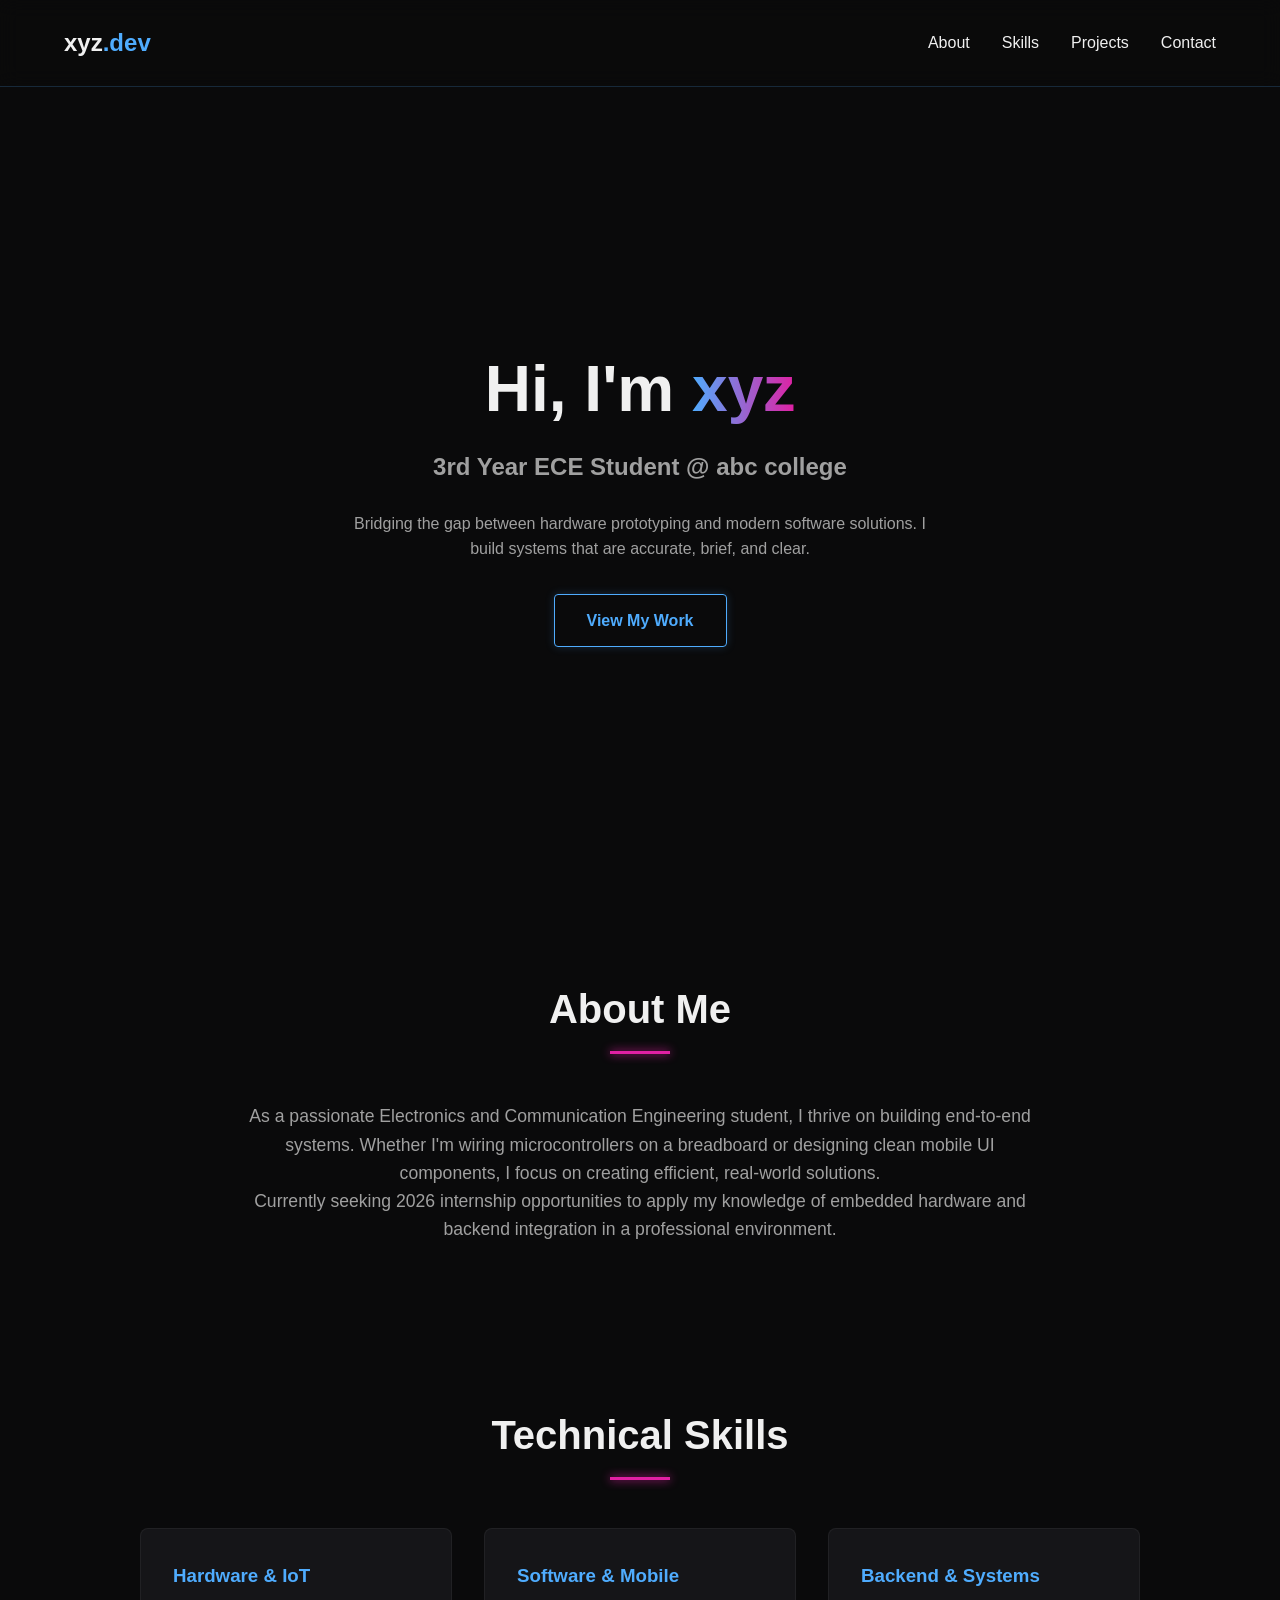
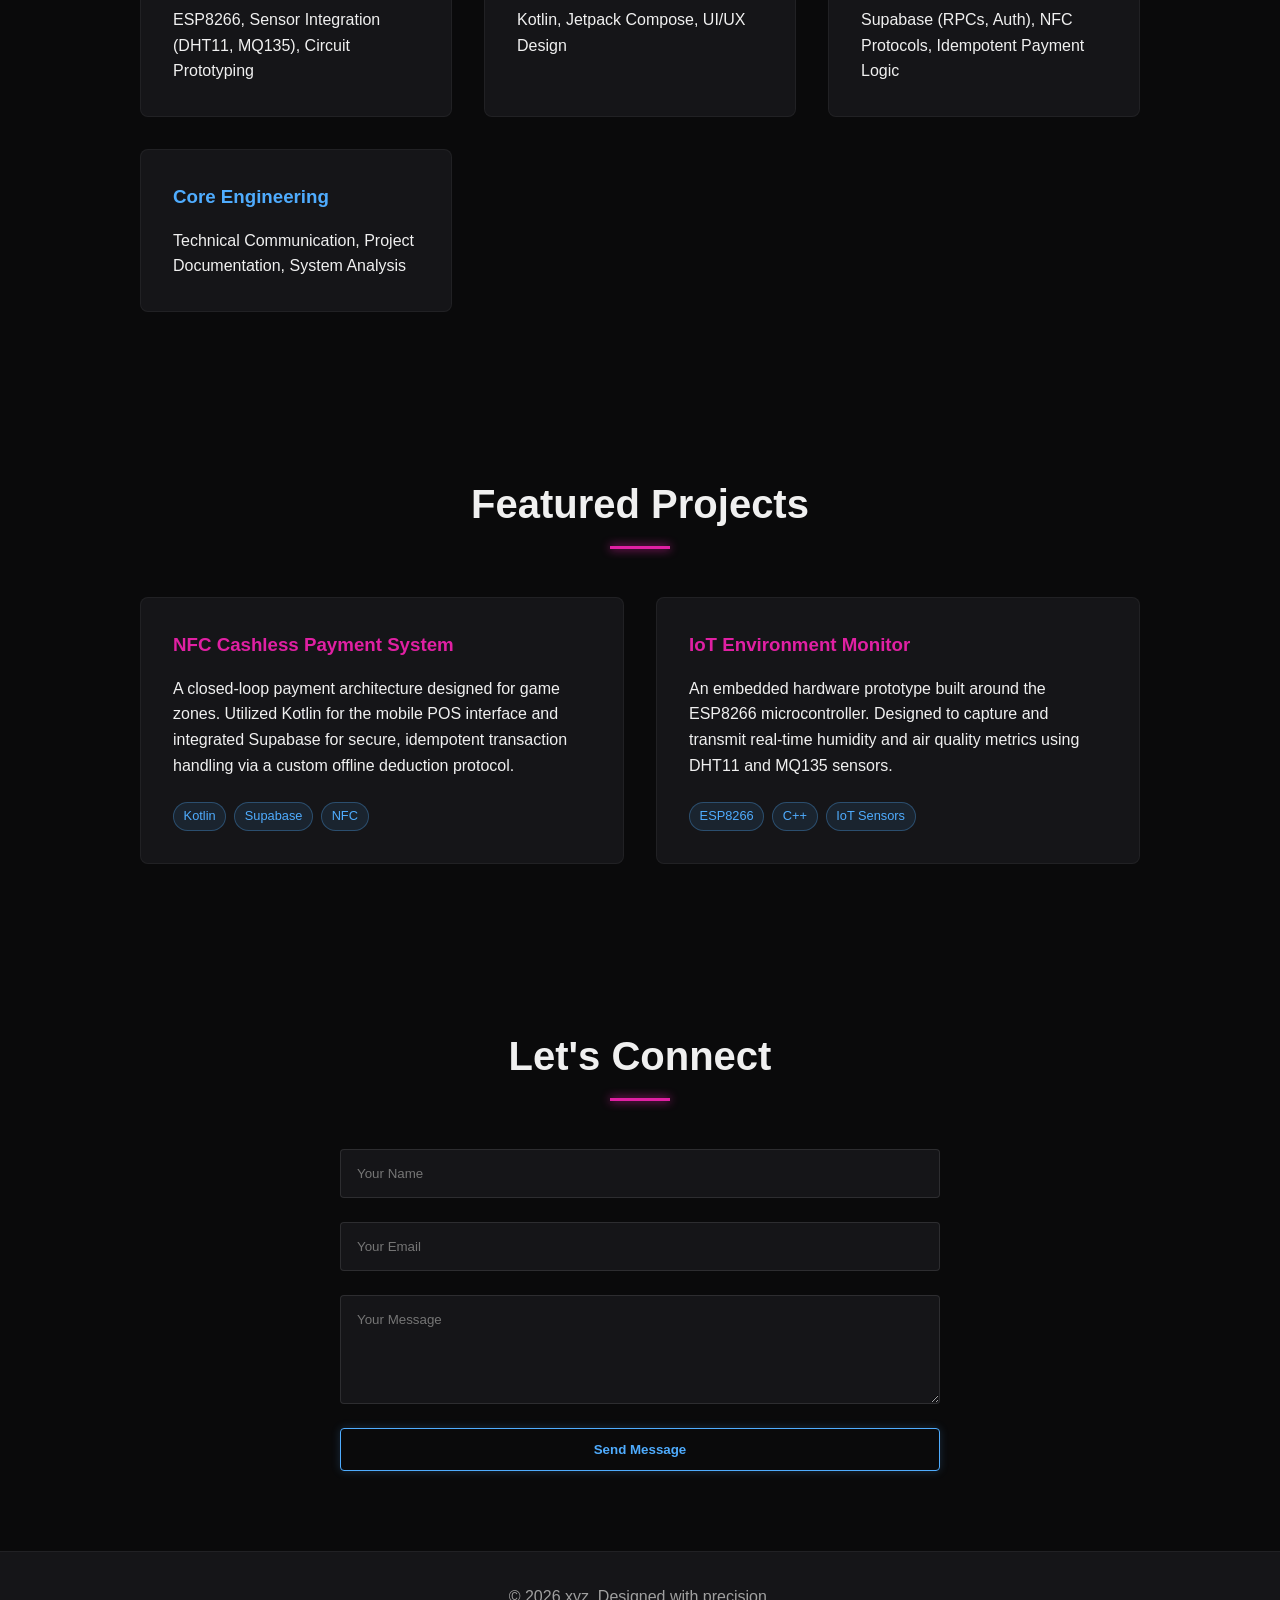
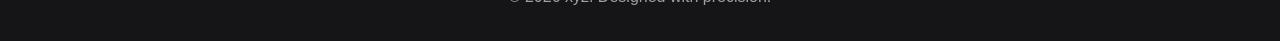
==== index.html @ 862f7777 "Resolve path & nameimg convention issue" ====
<!DOCTYPE html>
<html lang="en">
<head>
    <meta charset="UTF-8">
    <meta name="viewport" content="width=device-width, initial-scale=1.0">
    <title>xyz | ECE Portfolio</title>
    <link rel="stylesheet" href="./index.css">
</head>
<body>
    <nav class="navbar">
        <div class="logo">xyz<span>.dev</span></div>
        <ul class="nav-links">
            <li><a href="#about">About</a></li>
            <li><a href="#skills">Skills</a></li>
            <li><a href="#projects">Projects</a></li>
            <li><a href="#contact">Contact</a></li>
        </ul>
    </nav>

    <header class="hero">
        <div class="hero-content">
            <h1>Hi, I'm <span>xyz</span></h1>
            <h2>3rd Year ECE Student @ abc college</h2>
            <p>Bridging the gap between hardware prototyping and modern software solutions. I build systems that are accurate, brief, and clear.</p>
            <a href="#projects" class="btn">View My Work</a>
        </div>
    </header>

    <section id="about" class="section">
        <h2 class="section-title">About Me</h2>
        <div class="about-content">
            <p>As a passionate Electronics and Communication Engineering student, I thrive on building end-to-end systems. Whether I'm wiring microcontrollers on a breadboard or designing clean mobile UI components, I focus on creating efficient, real-world solutions.</p>
            <p>Currently seeking 2026 internship opportunities to apply my knowledge of embedded hardware and backend integration in a professional environment.</p>
        </div>
    </section>

    <section id="skills" class="section">
        <h2 class="section-title">Technical Skills</h2>
        <div class="skills-grid">
            <div class="skill-card">
                <h3>Hardware & IoT</h3>
                <p>ESP8266, Sensor Integration (DHT11, MQ135), Circuit Prototyping</p>
            </div>
            <div class="skill-card">
                <h3>Software & Mobile</h3>
                <p>Kotlin, Jetpack Compose, UI/UX Design</p>
            </div>
            <div class="skill-card">
                <h3>Backend & Systems</h3>
                <p>Supabase (RPCs, Auth), NFC Protocols, Idempotent Payment Logic</p>
            </div>
            <div class="skill-card">
                <h3>Core Engineering</h3>
                <p>Technical Communication, Project Documentation, System Analysis</p>
            </div>
        </div>
    </section>

    <section id="projects" class="section">
        <h2 class="section-title">Featured Projects</h2>
        <div class="project-grid">
            <div class="project-card">
                <h3>NFC Cashless Payment System</h3>
                <p>A closed-loop payment architecture designed for game zones. Utilized Kotlin for the mobile POS interface and integrated Supabase for secure, idempotent transaction handling via a custom offline deduction protocol.</p>
                <div class="tags"><span>Kotlin</span><span>Supabase</span><span>NFC</span></div>
            </div>
            <div class="project-card">
                <h3>IoT Environment Monitor</h3>
                <p>An embedded hardware prototype built around the ESP8266 microcontroller. Designed to capture and transmit real-time humidity and air quality metrics using DHT11 and MQ135 sensors.</p>
                <div class="tags"><span>ESP8266</span><span>C++</span><span>IoT Sensors</span></div>
            </div>
        </div>
    </section>

    <section id="contact" class="section">
        <h2 class="section-title">Let's Connect</h2>
        <form class="contact-form">
            <input type="text" placeholder="Your Name" required>
            <input type="email" placeholder="Your Email" required>
            <textarea rows="5" placeholder="Your Message" required></textarea>
            <button type="submit" class="btn">Send Message</button>
        </form>
    </section>

    <footer>
        <p>&copy; 2026 xyz. Designed with precision.</p>
    </footer>
</body>
</html>
---- index.css ----
/* Color Variables - Neon Dark Theme */
:root {
    --bg-color: #0A0A0B;
    --surface-color: #151518;
    --cyan: #4facfe;
    --magenta: #e020a3;
    --text-primary: #f0f0f0;
    --text-secondary: #a0a0a0;
}

* {
    margin: 0;
    padding: 0;
    box-sizing: border-box;
    font-family: 'Segoe UI', Tahoma, Geneva, Verdana, sans-serif;
}

body {
    background-color: var(--bg-color);
    color: var(--text-primary);
    line-height: 1.6;
}

/* Navigation */
.navbar {
    display: flex;
    justify-content: space-between;
    align-items: center;
    padding: 1.5rem 5%;
    background-color: rgba(10, 10, 11, 0.9);
    backdrop-filter: blur(10px);
    position: sticky;
    top: 0;
    z-index: 100;
    border-bottom: 1px solid rgba(79, 172, 254, 0.2);
}

.logo {
    font-size: 1.5rem;
    font-weight: bold;
}

.logo span {
    color: var(--cyan);
}

.nav-links {
    list-style: none;
    display: flex;
    gap: 2rem;
}

.nav-links a {
    color: var(--text-primary);
    text-decoration: none;
    transition: color 0.3s;
}

.nav-links a:hover {
    color: var(--cyan);
}

/* Hero Section */
.hero {
    height: 90vh;
    display: flex;
    align-items: center;
    justify-content: center;
    text-align: center;
    padding: 0 5%;
}

.hero h1 {
    font-size: 4rem;
    margin-bottom: 0.5rem;
}

.hero h1 span {
    background: linear-gradient(to right, var(--cyan), var(--magenta));
    -webkit-background-clip: text;
    -webkit-text-fill-color: transparent;
}

.hero h2 {
    font-size: 1.5rem;
    color: var(--text-secondary);
    margin-bottom: 1.5rem;
}

.hero p {
    max-width: 600px;
    margin: 0 auto 2rem;
    color: var(--text-secondary);
}

.btn {
    display: inline-block;
    padding: 0.8rem 2rem;
    background: transparent;
    color: var(--cyan);
    border: 1px solid var(--cyan);
    border-radius: 4px;
    text-decoration: none;
    font-weight: bold;
    transition: all 0.3s;
    box-shadow: 0 0 10px rgba(79, 172, 254, 0.2);
    cursor: pointer;
}

.btn:hover {
    background: var(--cyan);
    color: var(--bg-color);
    box-shadow: 0 0 20px rgba(79, 172, 254, 0.6);
}

/* General Sections */
.section {
    padding: 5rem 5%;
}

.section-title {
    text-align: center;
    font-size: 2.5rem;
    margin-bottom: 3rem;
    position: relative;
}

.section-title::after {
    content: '';
    display: block;
    width: 60px;
    height: 3px;
    background: var(--magenta);
    margin: 10px auto 0;
    box-shadow: 0 0 10px var(--magenta);
}

/* About Section */
.about-content {
    max-width: 800px;
    margin: 0 auto;
    text-align: center;
    font-size: 1.1rem;
    color: var(--text-secondary);
}

/* Skills & Projects Grids */
.skills-grid, .project-grid {
    display: grid;
    grid-template-columns: repeat(auto-fit, minmax(300px, 1fr));
    gap: 2rem;
    max-width: 1000px;
    margin: 0 auto;
}

.skill-card, .project-card {
    background: var(--surface-color);
    padding: 2rem;
    border-radius: 8px;
    border: 1px solid rgba(255, 255, 255, 0.05);
    transition: transform 0.3s, border-color 0.3s;
}

.skill-card:hover, .project-card:hover {
    transform: translateY(-5px);
    border-color: rgba(224, 32, 163, 0.4);
    box-shadow: 0 10px 20px rgba(0,0,0,0.5);
}

.skill-card h3 {
    color: var(--cyan);
    margin-bottom: 1rem;
}

.project-card h3 {
    color: var(--magenta);
    margin-bottom: 1rem;
}

.tags {
    margin-top: 1.5rem;
    display: flex;
    gap: 0.5rem;
    flex-wrap: wrap;
}

.tags span {
    font-size: 0.8rem;
    padding: 0.2rem 0.6rem;
    border-radius: 20px;
    background: rgba(79, 172, 254, 0.1);
    color: var(--cyan);
    border: 1px solid rgba(79, 172, 254, 0.3);
}

/* Contact Form */
.contact-form {
    max-width: 600px;
    margin: 0 auto;
    display: flex;
    flex-direction: column;
    gap: 1.5rem;
}

.contact-form input, .contact-form textarea {
    width: 100%;
    padding: 1rem;
    background: var(--surface-color);
    border: 1px solid rgba(255,255,255,0.1);
    color: var(--text-primary);
    border-radius: 4px;
    outline: none;
    transition: border-color 0.3s;
}

.contact-form input:focus, .contact-form textarea:focus {
    border-color: var(--cyan);
}

/* Footer */
footer {
    text-align: center;
    padding: 2rem;
    background: var(--surface-color);
    color: var(--text-secondary);
    border-top: 1px solid rgba(255,255,255,0.05);
}

/* Mobile Responsive */
@media (max-width: 768px) {
    .nav-links {
        display: none; /* Add a hamburger menu for full mobile support */
    }
    .hero h1 {
        font-size: 3rem;
    }
}
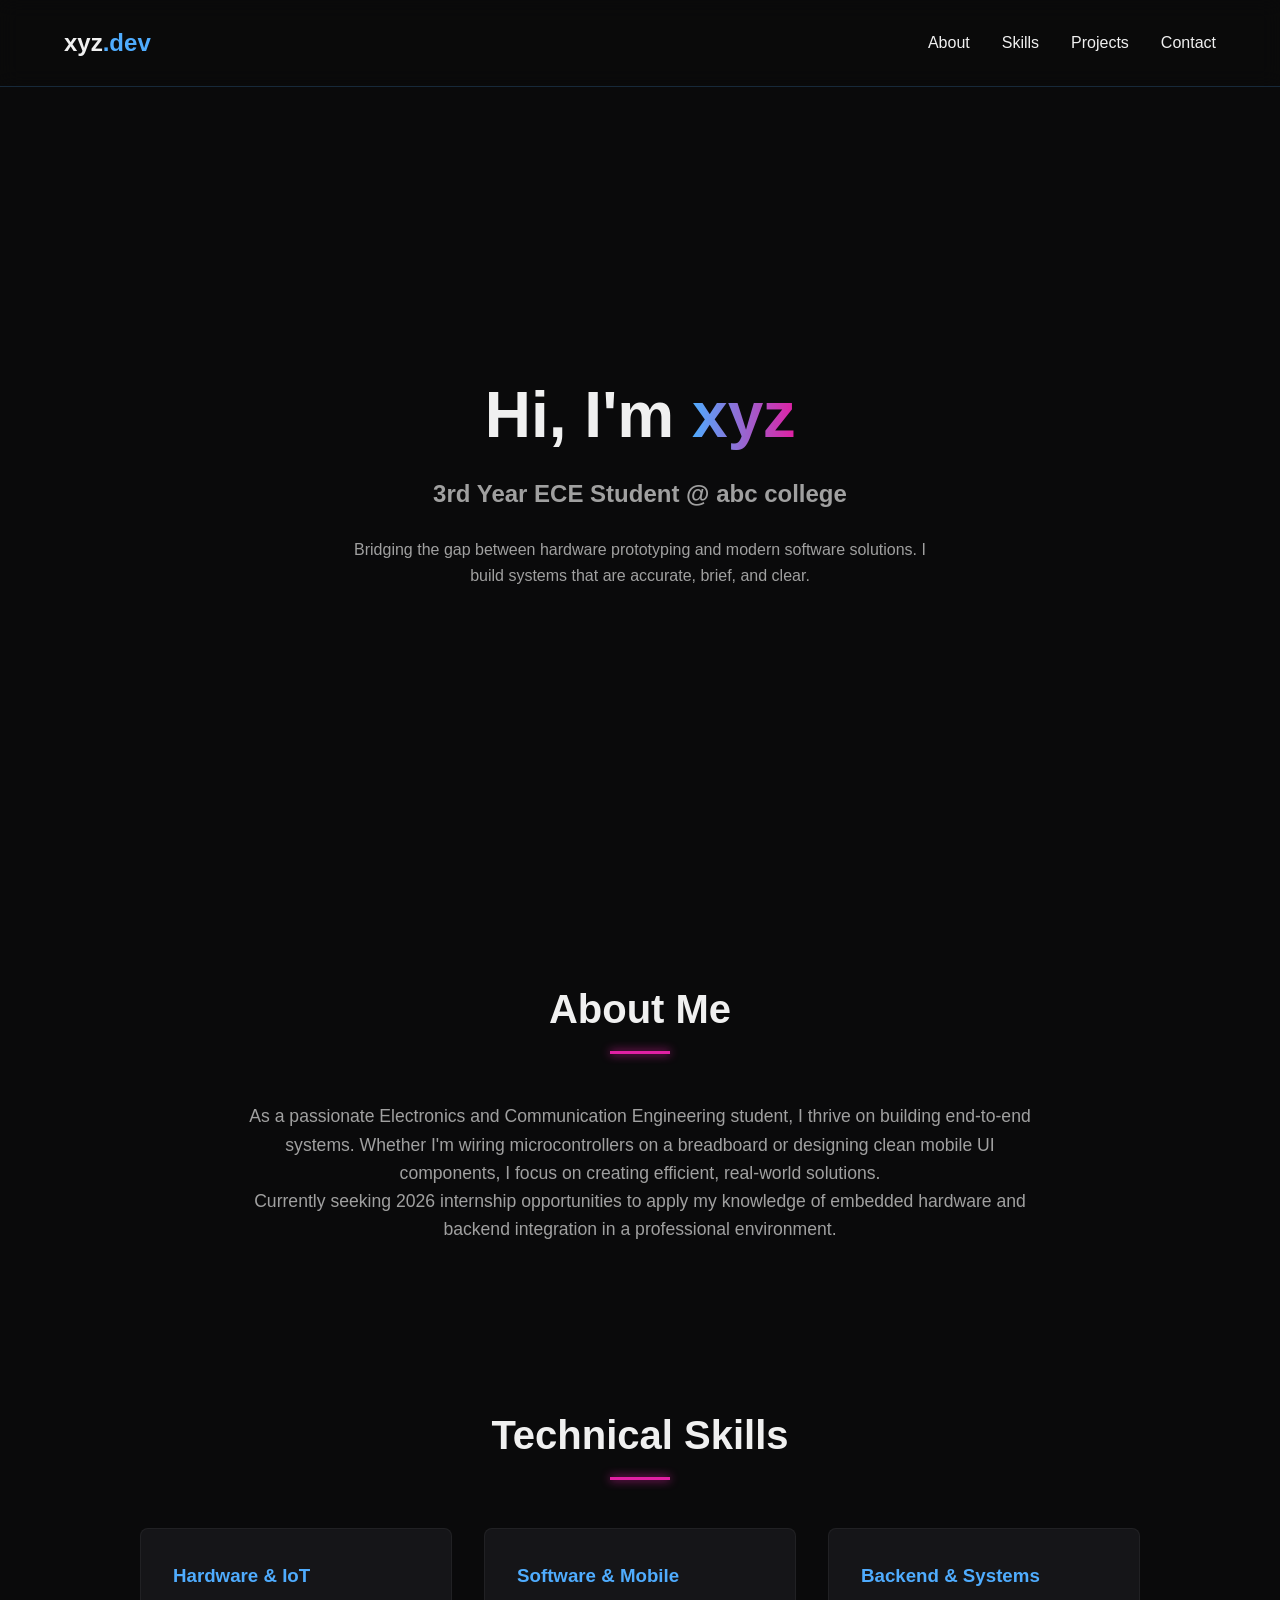
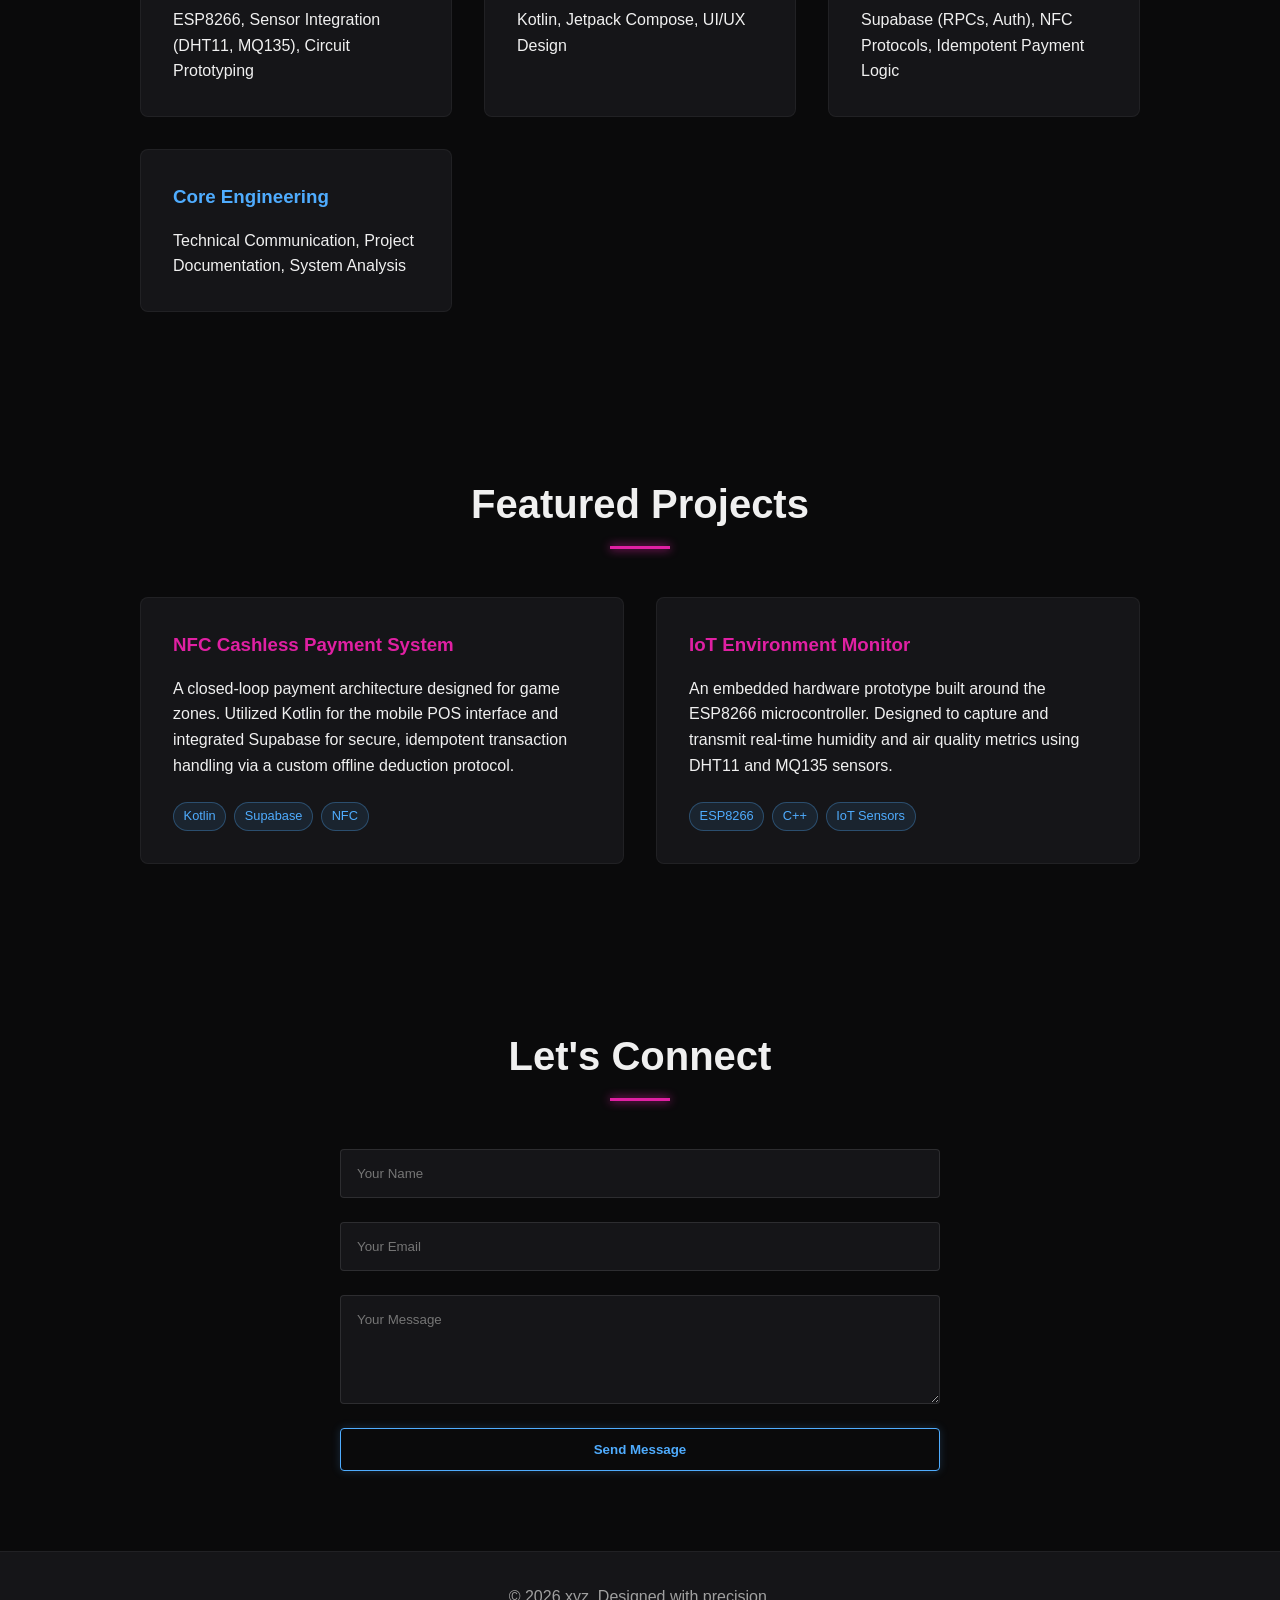
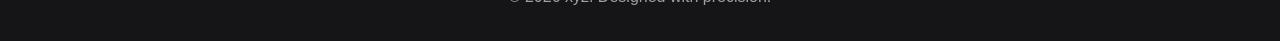
==== commit b47fb0aa: "Remove a button" ====
--- a/index.html
+++ b/index.html
@@ -22,7 +22,6 @@
             <h1>Hi, I'm <span>xyz</span></h1>
             <h2>3rd Year ECE Student @ abc college</h2>
             <p>Bridging the gap between hardware prototyping and modern software solutions. I build systems that are accurate, brief, and clear.</p>
-            <a href="#projects" class="btn">View My Work</a>
         </div>
     </header>
 
